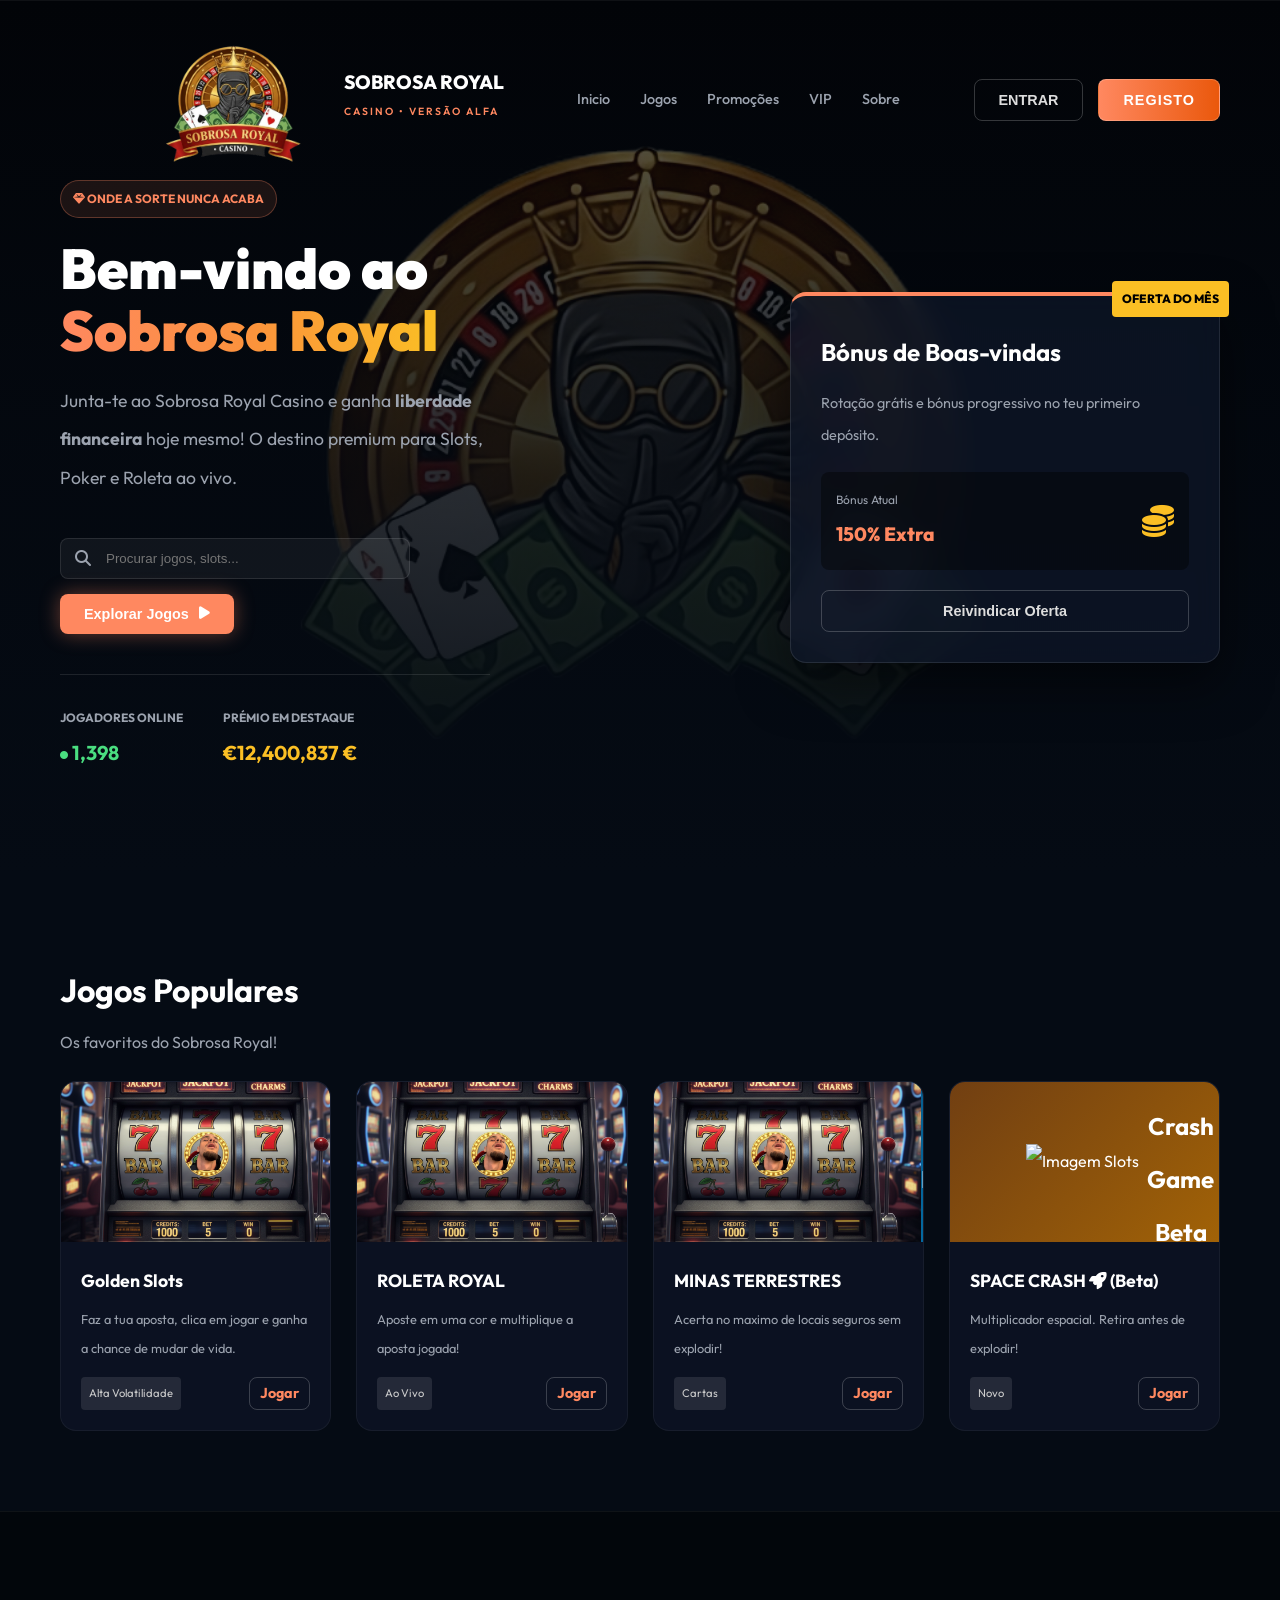
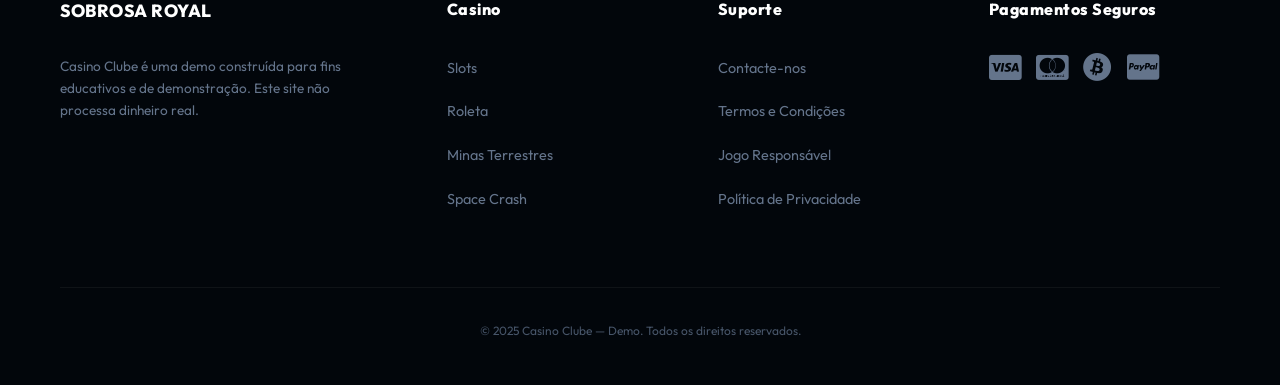
==== index.html @ 965b54c6 "Teste de Deploy Site" ====
<!DOCTYPE html>
<html lang="pt-PT">
<head>
    <meta charset="UTF-8">
    <meta name="viewport" content="width=device-width, initial-scale=1.0">
    <title>Sobrosa Royal Casino - Versão Alpha</title>
    
    <link rel="stylesheet" href="https://cdnjs.cloudflare.com/ajax/libs/font-awesome/6.4.0/css/all.min.css">
    <link href="https://fonts.googleapis.com/css2?family=Outfit:wght@300;400;600;700;900&display=swap" rel="stylesheet">
    
    <link rel="stylesheet" href="Estilos.css">
</head>
<body>

    <nav class="navbar">
        <div class="container nav-content">
            <a href="Pagina-Inicial-Casino.html" class="logo, logo-text"> </a>
            <div class="logo">
                <img src="./Imagens-Casino/SobrosaRoyalCasino.png" class="logo-img" alt="Sobrosa Logo" style="width: 200px; height: 200px;" >
                <div class="logo-text">
                    <h1>SOBROSA ROYAL</h1>
                    <span>Casino • Versão Alfa</span>
                </div>
            </div>

            <div class="nav-links">
                <a href="Pagina-Inicial-Casino.html">Inicio</a>
                <a href="#">Jogos</a>
                <a href="PromoçõesCasino.html">Promoções</a>
                <a href="#">VIP</a>
                <a href="Sobre.html">Sobre</a>
            </div>
            
            <div class="nav-actions">
                <button class="btn btn-outline" onclick="toggleLogin()">ENTRAR</button>
                <button class="btn btn-gradient">REGISTO</button>
            </div>

        </div>
    </nav>

    <header class="hero">
        <div class="hero-bg">
            <img src="./Imagens-Casino/casinobackground.png" alt="Fundo do Casino">
            <div class="hero-overlay"></div>
            <div class="hero-gradient"></div>
        </div>

        <div class="container hero-grid">
            <div class="hero-content">
                <span class="hero-tag"><i class="fa-solid fa-gem"></i> Onde a sorte nunca acaba</span>
                
                <h1 class="hero-title">
                    Bem-vindo ao <br>
                    <span class="text-gradient">Sobrosa Royal </span>
                </h1>
                
                <p class="hero-desc">
                    Junta-te ao Sobrosa Royal Casino e ganha <strong>liberdade financeira</strong> hoje mesmo! O destino premium para Slots, Poker e Roleta ao vivo.
                </p>
                
                <div style="display: flex; gap: 15px; flex-wrap: wrap; justify-content: inherit;">
                    <div class="search-box">
                        <i class="fa-solid fa-magnifying-glass"></i>
                        <input type="text" placeholder="Procurar jogos, slots...">
                    </div>
                    <button class="btn btn-primary">
                        Explorar Jogos <i class="fa-solid fa-play"></i>
                    </button>
                </div>

                <div class="hero-stats">
                    <div>
                        <span class="stat-label">Jogadores Online</span>
                        <span class="stat-value" style="color: #4ade80">
                            <i class="fa-solid fa-circle" style="font-size: 8px; vertical-align: middle;"></i> 1,398
                        </span>
                    </div>
                    <div>
                        <span class="stat-label">Prémio em Destaque</span>
                        <span class="stat-value text-gold">€12,400,837 €</span>
                    </div>
                </div>
            </div>

            <div class="hero-card">
                <div class="promo-card">
                    <span class="promo-badge">Oferta do Mês</span>
                    <h3 style="font-size: 1.5rem; font-weight: 700; margin-bottom: 10px;">Bónus de Boas-vindas</h3>
                    <p style="color: #9ca3af; font-size: 0.9rem; margin-bottom: 20px;">Rotação grátis e bónus progressivo no teu primeiro depósito.</p>
                    
                    <div style="background: rgba(0,0,0,0.4); padding: 15px; border-radius: 8px; display: flex; justify-content: space-between; align-items: center; margin-bottom: 20px;">
                        <div>
                            <span style="display: block; font-size: 0.75rem; color: #9ca3af;">Bónus Atual</span>
                            <span class="text-primary" style="font-size: 1.2rem; font-weight: 800;">150% Extra</span>
                        </div>
                        <i class="fa-solid fa-coins text-gold" style="font-size: 2rem;"></i>
                    </div>
                    
                    <button class="btn btn-outline" style="width: 100%; justify-content: center;">Reivindicar Oferta</button>
                </div>
            </div>
        </div>
    </header>

    <section class="section">
        <div class="container">
            <div class="section-header">
                <div>
                    <h2 style="font-size: 2rem; font-weight: 700;">Jogos Populares</h2>
                    <p style="color: var(--text-gray);">Os favoritos do Sobrosa Royal!</p>
                </div>
            </div>

            <div class="games-grid">
                <div class="game-card">
                    <div class="card-visual">
                        <img src="Imagens-Casino/SlotsPedro.png" alt="Imagem Slots" style="margin-inline-start: 76px; width:295px;">
                        <div class="card-overlay"></div>
                        <div style="z-index: 2; text-align: center;">
                            <i class="fa-solid fa-slot-machine text-primary" style="font-size: 2.5rem; margin-bottom: 10px; text-shadow: 0 2px 4px rgba(0,0,0,0.8);"></i>
                            <h3 style="font-size: 1.5rem; font-weight: 700; text-shadow: 0 2px 4px rgba(0,0,0,0.8);">Slots</h3>
                        </div>
                    </div>

                    <div class="card-content">
                        <h3>Golden Slots</h3>
                        <p>Faz a tua aposta, clica em jogar e ganha a chance de mudar de vida.</p>
                        <div class="card-footer">
                            <span class="tag">Alta Volatilidade</span>
                            <a href="#" class="link-play btn-jogar btn-outline">Jogar</a>
                        </div>
                    </div>
                </div>

                <div class="game-card">
                    <div class="card-visual bg-roulette">
                        <img src="Imagens-Casino/SlotsPedro.png" alt="Imagem Slots" style="margin-inline-start: 76px; width:295px;">
                        <div style="z-index: 1; text-align: center;">
                            <i class="fa-solid fa-dharmachakra" style="font-size: 2.5rem; color: #818cf8; margin-bottom: 10px;"></i>
                            <h3 style="font-size: 1.5rem; font-weight: 700;">Roleta</h3>
                        </div>
                    </div>
                    <div class="card-content">
                        <h3>ROLETA ROYAL</h3>
                        <p>Aposte em uma cor e multiplique a aposta jogada!</p>
                        <div class="card-footer">
                            <span class="tag">Ao Vivo</span>
                            <a href="#" class="link-play btn-jogar btn-outline">Jogar</a>
                        </div>
                    </div>
                </div>

                <div class="game-card">
                    <div class="card-visual bg-cards">
                        <img src="Imagens-Casino/SlotsPedro.png" alt="Imagem Slots" style="margin-inline-start: 76px; width:295px;">
                        <div style="z-index: 1; text-align: center;">
                            <i class="fa-solid fa-cards" style="font-size: 2.5rem; color: #22d3ee; margin-bottom: 10px;"></i>
                            <h3 style="font-size: 1.5rem; font-weight: 700;">Blackjack</h3>
                        </div>
                    </div>
                    <div class="card-content">
                        <h3>MINAS TERRESTRES</h3>
                        <p>Acerta no maximo de locais seguros sem explodir!</p>
                        <div class="card-footer">
                            <span class="tag">Cartas</span>
                            <a href="#" class="link-play btn-jogar btn-outline">Jogar</a>
                        </div>
                    </div>
                </div>

                <div class="game-card">
                    <div class="card-visual bg-poker">
                        <img src="Imagens-Casino/LogoSpaceCrash.png" alt="Imagem Slots" style="margin-inline-start: 76px; width:295px;">
                        <div style="z-index: 1; text-align: center;">
                            <i class="fa-solid fa-spade text-gold" style="font-size: 2.5rem; margin-bottom: 10px;"></i>
                            <h3 style="font-size: 1.5rem; font-weight: 700;">Crash Game Beta</h3>
                        </div>
                    </div>
                    
                    <div class="card-content">
                    <h3>SPACE   CRASH <i class="fa-solid fa-rocket"></i> (Beta)</h3>
                    <p>Multiplicador espacial. Retira antes de explodir!</p> 
                        <div class="card-footer">
                            <span class="tag">Novo</span>
                            <a href="Crashgame.html" class="link-play btn-jogar btn-outline" >Jogar</a>
                        </div>
                    </div>
                </div>

            </div>
        </div>
    </section>

    <footer class="footer">
        <div class="container">
            
            <div class="footer-grid">
                
                <div class="footer-col">
                    <h4 class="footer-title brand-title">SOBROSA ROYAL</h4>
                    <p class="footer-desc">
                        Casino Clube é uma demo construída para fins educativos e de demonstração. Este site não processa dinheiro real.
                    </p>
                </div>

                <div class="footer-col">
                    <h4 class="footer-title">Casino</h4>
                    <ul class="footer-links">
                        <li><a href="#">Slots</a></li>
                        <li><a href="#">Roleta</a></li>
                        <li><a href="#">Minas Terrestres</a></li>
                        <li><a href="#">Space Crash</a></li>
                    </ul>
                </div>

                <div class="footer-col">
                    <h4 class="footer-title">Suporte</h4>
                    <ul class="footer-links">
                        <li><a href="#">Contacte-nos</a></li>
                        <li><a href="#">Termos e Condições</a></li>
                        <li><a href="#">Jogo Responsável</a></li>
                        <li><a href="#">Política de Privacidade</a></li>
                    </ul>
                </div>

                <div class="footer-col">
                    <h4 class="footer-title">Pagamentos Seguros</h4>
                    <div class="payment-icons">
                        <i class="fa-brands fa-cc-visa"></i>
                        <i class="fa-brands fa-cc-mastercard"></i>
                        <i class="fa-brands fa-bitcoin"></i>
                        <i class="fa-brands fa-cc-paypal"></i>
                    </div>
                </div>
            </div>

            <div class="footer-bottom">
                <p>&copy; 2025 Casino Clube — Demo. Todos os direitos reservados.</p>
            </div>
        </div>
    </footer>

                <div class="overlay" id="loginOverlay">
                <div class="login-card">
                    <h2>Entrar</h2>
                    
                    <form class="login-form">
                        <div class="form-group">
                            <label for="email">Email</label>
                            <input type="email" id="email" placeholder="utilizador@exemplo.com" required>
                        </div>

                        <div class="form-group">
                            <label for="password">Palavra-passe</label>
                            <input type="password" id="password" placeholder="••••••" required>
                        </div>

                        <div class="form-actions">
                            <button type="button" class="btn-cancel" onclick="toggleLogin()">Cancelar</button>
                            <button type="submit" class="btn-confirm">Enviar</button>
                        </div>
                    </form>
                </div>
            </div>
        </div>
    </nav>

    <script>
    function toggleLogin() {
    const overlay = document.getElementById('loginOverlay');
    
    if (overlay.classList.contains('active')) {
        overlay.classList.remove('active');
    } else {
        overlay.classList.add('active');
    }
}

// Fechar ao clicar fora da caixa branca/azul
document.getElementById('loginOverlay').addEventListener('click', function(e) {
    if (e.target === this) {
        toggleLogin();
    }
});
</script>

</body>
</html>
---- Estilos.css ----
/* --- 1. VARIÁVEIS & CONFIGURAÇÕES GERAIS --- */
:root {
    --bg-dark: #050b14;
    --bg-navy: #0f111a;
    --bg-card: rgba(15, 23, 42, 0.6);
    --primary: #ff8860; /* Laranja Salmão */
    --primary-hover: #e06c45;
    --gold: #fbbf24;
    --text-white: #ffffff;
    --text-gray: #9ca3af;
    --font-main: 'Outfit', sans-serif;
}

* { margin: 0; padding: 0; box-sizing: border-box; }

body {
    background-color: var(--bg-dark);
    color: var(--text-white);
    font-family: var(--font-main);
    line-height: 2.2;
    -webkit-font-smoothing: antialiased;
}

a { text-decoration: none; color: inherit; transition: 0.3s; }
ul { list-style: none; }

.container { max-width: 1200px; margin: 0 auto; padding: 0 20px; }

/* Utilitários de Texto */
.text-primary { color: var(--primary); }
.text-gold { color: var(--gold); }
.text-gradient {
    background: linear-gradient(to right, var(--primary), #fb923c, var(--gold));
    -webkit-background-clip: text;
    background-clip: text;
    color: transparent;
}

/* --- 2. BOTÕES & INPUTS --- */
.btn {
    display: inline-flex;
    align-items: center;
    gap: 10px;
    padding: 12px 24px;
    border-radius: 8px;
    font-weight: 700;
    font-size: 0.9rem;
    cursor: pointer;
    transition: all 0.3s ease;
    border: none;
}

.btn-jogar {
    display: inline-flex;
    align-items: center;
    gap: 10px;
    padding: 0px 10px;
    border-radius: 8px;
    font-weight: 700;
    font-size: 0.9rem;
    cursor: pointer;
    transition: all 0.3s ease;
    border: none;

}

.btn-primary {
    background: var(--primary);
    color: white;
    box-shadow: 0 0 20px rgba(255, 136, 96, 0.4);
}
.btn-primary:hover { background: var(--primary-hover); transform: translateY(-2px); }

.btn-outline {
    background: transparent;
    border: 1px solid rgba(255,255,255,0.2);
    color: #ddd;
}
.btn-outline:hover { border-color: #ea580c; color: #ea580c; }

.btn-gradient {
    background: linear-gradient(90deg, var(--primary), #ea580c);
    color: white;
    border: 1px solid rgba(255,255,255,0.2);
    text-transform: uppercase;
    letter-spacing: 1px;
}

.btn-gradient:hover { border-color: #ea580c; color: #ea580c; background: transparent;}



.search-box { position: relative; width: 100%; max-width: 350px; }
.search-box i { position: absolute; left: 15px; top: 50%; transform: translateY(-50%); color: var(--text-gray); }
.search-box input {
    width: 100%; background: rgba(255,255,255,0.05); border: 1px solid rgba(255,255,255,0.1);
    padding: 12px 12px 12px 45px; border-radius: 8px; color: white; outline: none;
}
.search-box input:focus { border-color: var(--primary); }

/* --- 3. NAVBAR --- */
.navbar {
    position: absolute; top: 0; width: 100%; height: 0px;
    background: transparent;
    border-bottom: 1px solid rgba(255,255,255,0.05); z-index: 100; 
}
.nav-content { display: flex; justify-content: space-between; align-items: center; margin-top: 0px;  }
.logo { display: flex; align-items: center; gap: 10px; }
.logo-text h1 { font-size: 1.2rem; font-weight: 800; line-height: 1; }
.logo-text span { font-size: 0.65rem; color: var(--primary); letter-spacing: 2px; text-transform: uppercase; font-weight: 600; }
.nav-links { display: flex; gap: 30px; }
.nav-links a { font-size: 0.9rem; font-weight: 500; color: var(--text-gray); }
.nav-links a:hover { color: var(--primary); }
.nav-actions { display: flex; gap: 15px; align-items: center; }

/* Fundo escuro por trás do modal */
.overlay {
    position: fixed;
    top: 0;
    left: 0;
    width: 100%;
    height: 100%;
    background: rgba(0, 0, 0, 0.7); /* Fundo preto transparente */
    backdrop-filter: blur(5px);      /* Efeito de desfoque no fundo */
    display: flex;
    justify-content: center;
    align-items: center;
    z-index: 9999;
    
    /* Estado inicial: escondido */
    opacity: 0;
    visibility: hidden;
    transition: all 0.3s ease;
}

/* Classe que torna o modal visível */
.overlay.active {
    opacity: 1;
    visibility: visible;
}

/* Caixa do Modal */
.modal {
    background: #1f2937; /* Cor de fundo do modal (ajusta ao teu tema) */
    color: white;
    padding: 2rem;
    border-radius: 12px;
    width: 90%;
    max-width: 400px;
    position: relative;
    border: 1px solid #374151;
    box-shadow: 0 20px 25px -5px rgba(0, 0, 0, 0.5);
}

/* Campos do formulário */
.field {
    margin-bottom: 1.5rem;
    text-align: left;
}

.field label {
    display: block;
    margin-bottom: 0.5rem;
    font-size: 0.9rem;
    color: #9ca3af;
}

.field input {
    width: 100%;
    padding: 10px;
    border-radius: 6px;
    border: 1px solid #374151;
    background: #111827;
    color: white;
}

/* Botão de fechar (X) */
.close-btn {
    position: absolute;
    top: 10px;
    right: 15px;
    background: none;
    border: none;
    color: #9ca3af;
    font-size: 1.5rem;
    cursor: pointer;
}
.close-btn:hover {
    color: white;
}

/* --- LOGIN MODAL (Estilo Imagem Reference) --- */

/* Fundo desfocado */
.overlay {
    position: fixed;
    top: 0;
    left: 0;
    width: 100%;
    height: 100%;
    background: rgba(5, 11, 20, 0.7); /* Escuro mas transparente */
    backdrop-filter: blur(8px);       /* O efeito de "vidro" desfocado da imagem */
    display: flex;
    justify-content: center;
    align-items: center;
    z-index: 9999;
    opacity: 0;
    visibility: hidden;
    transition: all 0.3s ease;
}

.overlay.active {
    opacity: 1;
    visibility: visible;
}

/* Caixa do Login */
.login-card {
    background-color: #0f141f; /* Azul quase preto, igual à imagem */
    border: 1px solid #1f2937;
    border-radius: 12px;
    padding: 30px;
    width: 100%;
    max-width: 400px;
    box-shadow: 0 25px 50px -12px rgba(0, 0, 0, 0.5);
    font-family: var(--font-main);
}

.login-card h2 {
    color: white;
    font-size: 1.5rem;
    font-weight: 700;
    margin-bottom: 20px;
}

/* Inputs e Labels */
.form-group {
    margin-bottom: 20px;
    text-align: left;
}

.form-group label {
    display: block;
    color: #cbd5e1; /* Cinzento claro */
    font-size: 0.9rem;
    margin-bottom: 8px;
}

.form-group input {
    width: 100%;
    background-color: #050b14; /* Fundo muito escuro para o input */
    border: 1px solid #374151;
    border-radius: 6px;
    padding: 12px 15px;
    color: white;
    font-size: 0.95rem;
    outline: none;
    transition: border-color 0.3s ease;
}

/* O Efeito Dourado ao clicar (Foco) */
.form-group input:focus {
    border-color: var(--gold); /* Usa a tua variável gold (#fbbf24) */
    box-shadow: 0 0 0 1px var(--gold); /* Cria um brilho subtil */
}

/* Botões do Modal */
.form-actions {
    display: flex;
    justify-content: flex-end; /* Alinha à direita como na imagem */
    gap: 15px;
    margin-top: 30px;
}

.btn-cancel {
    background: transparent;
    border: 1px solid #374151;
    color: #cbd5e1;
    padding: 10px 20px;
    border-radius: 6px;
    font-weight: 600;
    cursor: pointer;
    transition: 0.3s;
}

.btn-cancel:hover {
    background: rgba(255, 255, 255, 0.05);
    color: white;
}

.btn-confirm {
    background: #1f2937; /* Fundo escuro igual imagem */
    border: 1px solid var(--gold); /* Borda dourada subtil para destacar */
    color: var(--gold);
    padding: 10px 24px;
    border-radius: 6px;
    font-weight: 700;
    cursor: pointer;
    transition: 0.3s;
}

.btn-confirm:hover {
    background: var(--gold);
    color: #050b14; /* Texto fica escuro ao passar o rato */
}


/* --- 4. HERO (COM IMAGEM FOCADA) --- */
.hero {
    position: relative; padding: 180px 0 100px 0; overflow: hidden;
    min-height: 80vh; display: flex; align-items: center;
}
.hero-bg { position: absolute; top: 0; left: 0; width: 100%; height: 100%; z-index: 0; }
.hero-bg img { width: 100%; height: 100%; object-fit: cover; object-position: center; }
.hero-overlay { position: absolute; top: 0; left: 0; width: 100%; height: 100%; background: rgba(0, 0, 0, 0.6); }
.hero-gradient {
    position: absolute; bottom: 0; left: 0; width: 100%; height: 100%;
    background: linear-gradient(to top, var(--bg-dark) 0%, rgba(5,11,20,0.6) 50%, transparent 100%);
}
.hero-grid { display: grid; grid-template-columns: 1fr 1fr; gap: 300px; position: relative; z-index: 10; align-items: center; }
.hero-tag {
    display: inline-block; background: rgba(255, 136, 96, 0.1); border: 1px solid rgba(255, 136, 96, 0.3);
    color: var(--primary); padding: 5px 12px; border-radius: 20px; font-size: 0.75rem; font-weight: 700; text-transform: uppercase; margin-bottom: 20px;
}
.hero-title { font-size: 3.5rem; font-weight: 900; line-height: 1.1; margin-bottom: 20px; }
.hero-desc { font-size: 1.1rem; color: var(--text-gray); margin-bottom: 40px; max-width: 500px; }
.hero-stats { display: flex; gap: 40px; margin-top: 40px; padding-top: 30px; border-top: 1px solid rgba(255,255,255,0.1); }
.stat-label { font-size: 0.75rem; color: var(--text-gray); text-transform: uppercase; font-weight: 700; display: block; }
.stat-value { font-size: 1.25rem; font-weight: 700; }

/* Cartão Flutuante Hero */
.promo-card {
    background: rgba(15, 23, 42, 0.7); backdrop-filter: blur(12px); border: 1px solid rgba(255, 255, 255, 0.1);
    border-top: 4px solid var(--primary); border-radius: 16px; padding: 30px; position: relative; box-shadow: 0 20px 50px rgba(0,0,0,0.5);
}
.promo-badge {
    position: absolute; top: -15px; right: -10px; background: var(--gold); color: black;
    font-weight: 800; font-size: 0.75rem; padding: 5px 10px; border-radius: 4px; text-transform: uppercase;
}

/* --- 5. GRELHA DE JOGOS --- */
.section { padding: 80px 0; }
.section-header { display: flex; justify-content: space-between; align-items: flex-end; margin-bottom: 20px; }
.games-grid { display: grid; grid-template-columns: repeat(auto-fit, minmax(250px, 1fr)); gap: 25px; }
.game-card {
    background: var(--bg-card); border: 1px solid rgba(255,255,255,0.05); border-radius: 16px; overflow: hidden; transition: 0.3s; cursor: pointer;
}
.game-card:hover { transform: translateY(-5px); border-color: var(--primary); box-shadow: 0 10px 30px -10px rgba(255, 136, 96, 0.3); }
.card-visual { height: 160px; position: relative; display: flex; align-items: center; justify-content: center; overflow: hidden; }
.bg-slots { background: linear-gradient(135deg, #431407, #7c2d12); }
.bg-roulette { background: linear-gradient(135deg, #312e81, #4338ca); }
.bg-cards { background: linear-gradient(135deg, #0c4a6e, #0369a1); }
.bg-poker { background: linear-gradient(135deg, #713f12, #a16207); }
.icon-bg { position: absolute; font-size: 8rem; opacity: 0.1; right: -20px; bottom: -20px; transition: 0.5s; }
.game-card:hover .icon-bg { transform: scale(1.5) rotate(10deg); }
.card-content { padding: 20px; }
.card-content h3 { font-size: 1.1rem; font-weight: 700; margin-bottom: 5px; }
.card-content p { font-size: 0.8rem; color: var(--text-gray); margin-bottom: 15px; }
.card-footer { display: flex; justify-content: space-between; align-items: center; }
.tag { background: rgba(255,255,255,0.1); font-size: 0.7rem; padding: 4px 8px; border-radius: 4px; color: #ccc; }
.link-play { color: var(--primary); font-weight: 700; font-size: 0.9rem; }

    /* Cria uma grelha dividida: Texto à esquerda, Cartões à direita */
.hero-grid-owners {
        display: grid;
        position: relative;       
        gap: 0px;
    }

    /* Área dos Cartões (Lado Direito) */
.owners-display {
        display: flex;
        gap: 20px; /* Espaço entre os dois retângulos */
        justify-content: center;
    }

    /* O Design do Retângulo Vertical */
.owner-card-vertical {
        width: 200px;       /* Largura do retângulo */
        height: 350px;      /* Altura do retângulo (bem alto como no desenho) */
        background: rgba(0, 0, 0, 0.6); /* Fundo escuro transparente */
        backdrop-filter: blur(10px);    /* Efeito vidro */
        border: 2px solid rgba(212, 175, 55, 0.3); /* Borda dourada suave */
        border-radius: 15px;
        display: flex;
        flex-direction: column;
        align-items: center;
        justify-content: flex-end; /* Texto no fundo do cartão */
        padding: 20px;
        transition: transform 0.3s ease, border-color 0.3s ease;
        position: relative;
        overflow: hidden;
    }

    /* Efeito ao passar o rato */
.owner-card-vertical:hover {
        transform: translateY(-10px); /* Sobe um pouco */
        border-color: #d4af37; /* Borda fica dourado vivo */
        box-shadow: 0 10px 30px rgba(0,0,0,0.5);
    }

    /* Placeholder para a Imagem/Ícone no centro */
.owner-image-placeholder {
        position: absolute;
        top: 0;
        left: 0;
        width: 100%;
        height: 100%;
        display: flex;
        align-items: center;
        justify-content: center;
        z-index: 0;
    }

.owner-image-placeholder i {
        font-size: 5rem;
        color: rgba(255,255,255,0.1); /* Ícone grande e subtil */
    }

    /* Texto na parte de baixo do retângulo */
.owner-details {
        z-index: 1;
        margin-bottom: -20px;
        text-align: center;
        background: linear-gradient(to top, rgba(0,0,0,0.9), transparent);
        width: 100%;
        padding-top: 20px;
    }

.owner-details h3 {
        color: #d4af37; /* Dourado */
        font-size: 1.2rem;
        margin-bottom: -20px;
        font-weight: 700;
        text-transform: uppercase;
    }

.owner-details p {
        color: #fff;
        font-size: 0.9rem;
        margin: 0;
    }

    /* Responsividade: No telemóvel, ficam um por baixo do outro */
    @media (max-width: 768px) {
        .hero-grid-owners {
            grid-template-columns: 1fr; /* Uma coluna */
            text-align: center;
        }
        .owners-display {
            margin-top: 30px;
        }
    }



/* Mobile */
@media (max-width: 991px) {
    .hero-grid { grid-template-columns: 1fr; text-align: center; }
    .hero-desc { margin: 0 auto 40px auto; }
    .hero-stats { justify-content: center; }
    .search-box { margin: 0 auto; }
    .promo-card { margin-top: 40px; }
    .nav-links { display: none; }
}

/* --- 6. RODAPÉ (FOOTER) --- */
.footer {
    background-color: #02060b; /* Um tom mais escuro que o fundo principal */
    border-top: 1px solid rgba(255, 255, 255, 0.05);
    padding: 80px 0 40px 0;
    margin-top: auto;
    font-size: 0.9rem;
}

.footer-grid {
    display: grid;
    grid-template-columns: 1.5fr 1fr 1fr 1fr;
    gap: 40px;
    margin-bottom: 60px;
    text-align: left;
}

.footer-col {
    display: flex;
    flex-direction: column;
}

/* Títulos das Colunas */
.footer-title {
    color: var(--text-white);
    font-weight: 800;
    font-size: 1rem;
    margin-bottom: 25px;
    letter-spacing: 0.5px;
}

.brand-title {
    text-transform: uppercase;
    font-size: 1.1rem;
}

/* Texto descritivo */
.footer-desc {
    color: #64748b;
    line-height: 1.6;
    max-width: 300px;
    font-size: 0.85rem;
}

/* Links */
.footer-links li {
    margin-bottom: 12px;
}

.footer-links a {
    color: #64748b;
    font-weight: 400;
    transition: 0.3s;
}

.footer-links a:hover {
    color: var(--text-white);
    padding-left: 5px;
}

/* Ícones de Pagamento */
.payment-icons {
    display: flex;
    gap: 15px;
    font-size: 1.8rem;
    color: #64748b;
}

.payment-icons i {
    cursor: pointer;
    transition: 0.3s;
}

.payment-icons i:hover {
    color: var(--text-white);
}

/* Copyright (Parte inferior) */
.footer-bottom {
    border-top: 1px solid rgba(255, 255, 255, 0.05);
    padding-top: 30px;
    text-align: center;
}

.footer-bottom p {
    color: #475569;
    font-size: 0.75rem;
}

/* Responsividade para Telemóvel */
@media (max-width: 768px) {
    .footer-grid {
        grid-template-columns: 1fr;
        gap: 40px;
        text-align: center;
    }

    .footer-desc {
        margin: 0 auto;
    }

    .payment-icons {
        justify-content: center;
    }
}
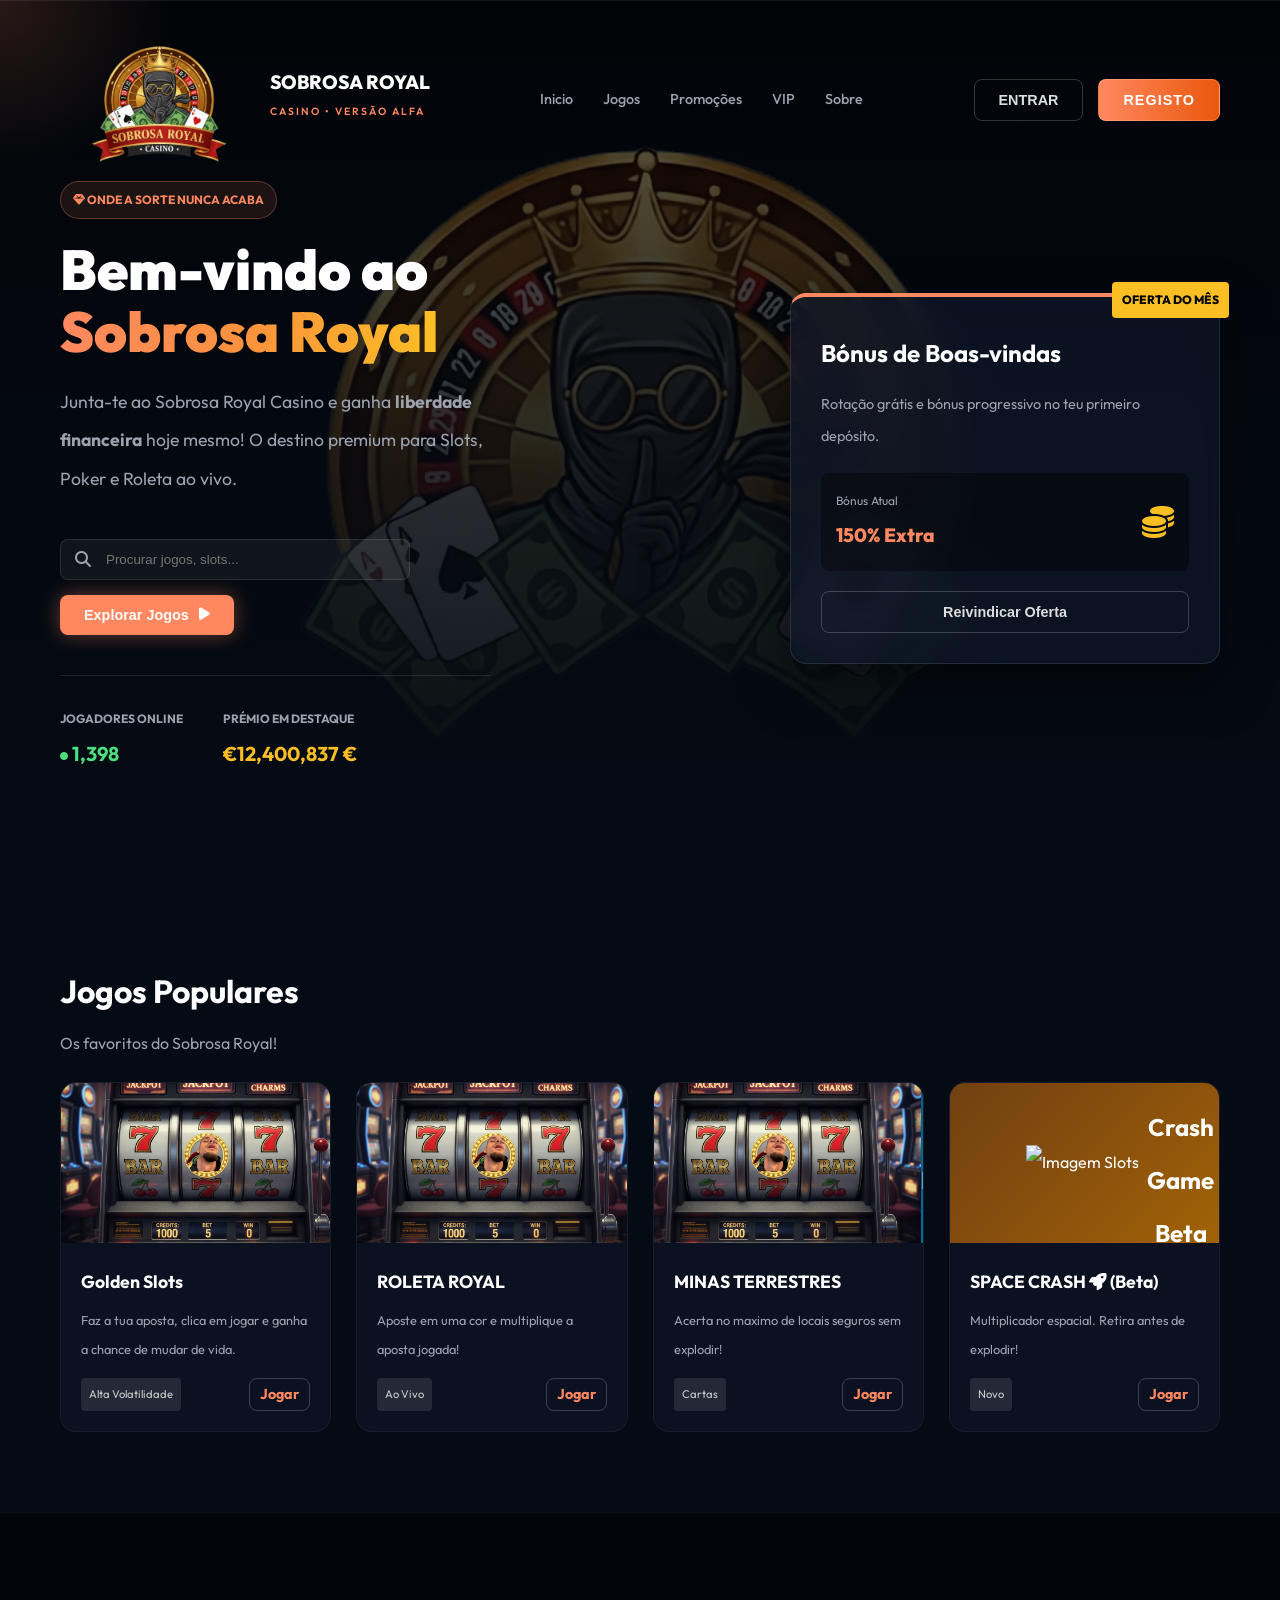
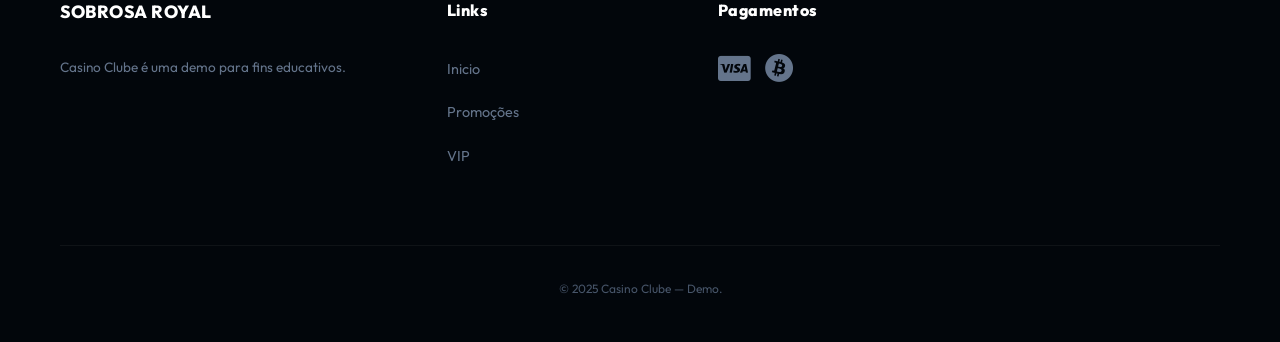
==== commit 4c20686b: "Organizaçao de Codigo , Verificaçao de Login , Add novos Js para envitar handCode no HTML , Add Spot" ====
--- a/index.html
+++ b/index.html
@@ -7,37 +7,9 @@
     
     <link rel="stylesheet" href="https://cdnjs.cloudflare.com/ajax/libs/font-awesome/6.4.0/css/all.min.css">
     <link href="https://fonts.googleapis.com/css2?family=Outfit:wght@300;400;600;700;900&display=swap" rel="stylesheet">
-    
-    <link rel="stylesheet" href="Estilos.css">
+    <link rel="stylesheet" href="css/Estilos.css">
 </head>
 <body>
-
-    <nav class="navbar">
-        <div class="container nav-content">
-            <a href="Pagina-Inicial-Casino.html" class="logo, logo-text"> </a>
-            <div class="logo">
-                <img src="./Imagens-Casino/SobrosaRoyalCasino.png" class="logo-img" alt="Sobrosa Logo" style="width: 200px; height: 200px;" >
-                <div class="logo-text">
-                    <h1>SOBROSA ROYAL</h1>
-                    <span>Casino • Versão Alfa</span>
-                </div>
-            </div>
-
-            <div class="nav-links">
-                <a href="Pagina-Inicial-Casino.html">Inicio</a>
-                <a href="#">Jogos</a>
-                <a href="PromoçõesCasino.html">Promoções</a>
-                <a href="#">VIP</a>
-                <a href="Sobre.html">Sobre</a>
-            </div>
-            
-            <div class="nav-actions">
-                <button class="btn btn-outline" onclick="toggleLogin()">ENTRAR</button>
-                <button class="btn btn-gradient">REGISTO</button>
-            </div>
-
-        </div>
-    </nav>
 
     <header class="hero">
         <div class="hero-bg">
@@ -122,7 +94,6 @@
                             <h3 style="font-size: 1.5rem; font-weight: 700; text-shadow: 0 2px 4px rgba(0,0,0,0.8);">Slots</h3>
                         </div>
                     </div>
-
                     <div class="card-content">
                         <h3>Golden Slots</h3>
                         <p>Faz a tua aposta, clica em jogar e ganha a chance de mudar de vida.</p>
@@ -177,113 +148,21 @@
                             <h3 style="font-size: 1.5rem; font-weight: 700;">Crash Game Beta</h3>
                         </div>
                     </div>
-                    
                     <div class="card-content">
-                    <h3>SPACE   CRASH <i class="fa-solid fa-rocket"></i> (Beta)</h3>
-                    <p>Multiplicador espacial. Retira antes de explodir!</p> 
+                        <h3>SPACE CRASH <i class="fa-solid fa-rocket"></i> (Beta)</h3>
+                        <p>Multiplicador espacial. Retira antes de explodir!</p> 
                         <div class="card-footer">
                             <span class="tag">Novo</span>
                             <a href="Crashgame.html" class="link-play btn-jogar btn-outline" >Jogar</a>
                         </div>
                     </div>
                 </div>
-
             </div>
         </div>
     </section>
 
-    <footer class="footer">
-        <div class="container">
-            
-            <div class="footer-grid">
-                
-                <div class="footer-col">
-                    <h4 class="footer-title brand-title">SOBROSA ROYAL</h4>
-                    <p class="footer-desc">
-                        Casino Clube é uma demo construída para fins educativos e de demonstração. Este site não processa dinheiro real.
-                    </p>
-                </div>
-
-                <div class="footer-col">
-                    <h4 class="footer-title">Casino</h4>
-                    <ul class="footer-links">
-                        <li><a href="#">Slots</a></li>
-                        <li><a href="#">Roleta</a></li>
-                        <li><a href="#">Minas Terrestres</a></li>
-                        <li><a href="#">Space Crash</a></li>
-                    </ul>
-                </div>
-
-                <div class="footer-col">
-                    <h4 class="footer-title">Suporte</h4>
-                    <ul class="footer-links">
-                        <li><a href="#">Contacte-nos</a></li>
-                        <li><a href="#">Termos e Condições</a></li>
-                        <li><a href="#">Jogo Responsável</a></li>
-                        <li><a href="#">Política de Privacidade</a></li>
-                    </ul>
-                </div>
-
-                <div class="footer-col">
-                    <h4 class="footer-title">Pagamentos Seguros</h4>
-                    <div class="payment-icons">
-                        <i class="fa-brands fa-cc-visa"></i>
-                        <i class="fa-brands fa-cc-mastercard"></i>
-                        <i class="fa-brands fa-bitcoin"></i>
-                        <i class="fa-brands fa-cc-paypal"></i>
-                    </div>
-                </div>
-            </div>
-
-            <div class="footer-bottom">
-                <p>&copy; 2025 Casino Clube — Demo. Todos os direitos reservados.</p>
-            </div>
-        </div>
-    </footer>
-
-                <div class="overlay" id="loginOverlay">
-                <div class="login-card">
-                    <h2>Entrar</h2>
-                    
-                    <form class="login-form">
-                        <div class="form-group">
-                            <label for="email">Email</label>
-                            <input type="email" id="email" placeholder="utilizador@exemplo.com" required>
-                        </div>
-
-                        <div class="form-group">
-                            <label for="password">Palavra-passe</label>
-                            <input type="password" id="password" placeholder="••••••" required>
-                        </div>
-
-                        <div class="form-actions">
-                            <button type="button" class="btn-cancel" onclick="toggleLogin()">Cancelar</button>
-                            <button type="submit" class="btn-confirm">Enviar</button>
-                        </div>
-                    </form>
-                </div>
-            </div>
-        </div>
-    </nav>
-
-    <script>
-    function toggleLogin() {
-    const overlay = document.getElementById('loginOverlay');
-    
-    if (overlay.classList.contains('active')) {
-        overlay.classList.remove('active');
-    } else {
-        overlay.classList.add('active');
-    }
-}
-
-// Fechar ao clicar fora da caixa branca/azul
-document.getElementById('loginOverlay').addEventListener('click', function(e) {
-    if (e.target === this) {
-        toggleLogin();
-    }
-});
-</script>
+    <script src="js/ui.js"></script>
+    <script type="module" src="js/auth.js"></script>
 
 </body>
 </html>
--- a/css/Estilos.css
+++ b/css/Estilos.css
@@ -0,0 +1,699 @@
+/* --- 1. VARIÁVEIS & CONFIGURAÇÕES GERAIS --- */
+:root {
+    --bg-dark: #050b14;
+    --bg-navy: #0f111a;
+    --bg-card: rgba(15, 23, 42, 0.6);
+    --primary: #ff8860; /* Laranja Salmão */
+    --primary-hover: #e06c45;
+    --gold: #fbbf24;
+    --text-white: #ffffff;
+    --text-gray: #9ca3af;
+    --font-main: 'Outfit', sans-serif;
+}
+
+* { margin: 0; padding: 0; box-sizing: border-box; }
+
+body {
+    background-color: var(--bg-dark);
+    color: var(--text-white);
+    font-family: var(--font-main);
+    line-height: 2.2;
+    -webkit-font-smoothing: antialiased;
+}
+
+a { text-decoration: none; color: inherit; transition: 0.3s; }
+ul { list-style: none; }
+
+.container { max-width: 1200px; margin: 0 auto; padding: 0 20px; }
+
+/* Utilitários de Texto */
+.text-primary { color: var(--primary); }
+.text-gold { color: var(--gold); }
+.text-gradient {
+    background: linear-gradient(to right, var(--primary), #fb923c, var(--gold));
+    -webkit-background-clip: text;
+    background-clip: text;
+    color: transparent;
+}
+
+/* --- 2. BOTÕES & INPUTS --- */
+.btn {
+    display: inline-flex;
+    align-items: center;
+    gap: 10px;
+    padding: 12px 24px;
+    border-radius: 8px;
+    font-weight: 700;
+    font-size: 0.9rem;
+    cursor: pointer;
+    transition: all 0.3s ease;
+    border: none;
+}
+
+.btn-jogar {
+    display: inline-flex;
+    align-items: center;
+    gap: 10px;
+    padding: 0px 10px;
+    border-radius: 8px;
+    font-weight: 700;
+    font-size: 0.9rem;
+    cursor: pointer;
+    transition: all 0.3s ease;
+    border: none;
+}
+
+.btn-primary {
+    background: var(--primary);
+    color: white;
+    box-shadow: 0 0 20px rgba(255, 136, 96, 0.4);
+}
+.btn-primary:hover { background: var(--primary-hover); transform: translateY(-2px); }
+
+.btn-outline {
+    background: transparent;
+    border: 1px solid rgba(255,255,255,0.2);
+    color: #ddd;
+}
+.btn-outline:hover { border-color: #ea580c; color: #ea580c; }
+
+.btn-gradient {
+    background: linear-gradient(90deg, var(--primary), #ea580c);
+    color: white;
+    border: 1px solid rgba(255,255,255,0.2);
+    text-transform: uppercase;
+    letter-spacing: 1px;
+}
+
+.btn-gradient:hover { border-color: #ea580c; color: #ea580c; background: transparent;}
+
+.search-box { position: relative; width: 100%; max-width: 350px; }
+.search-box i { position: absolute; left: 15px; top: 50%; transform: translateY(-50%); color: var(--text-gray); }
+.search-box input {
+    width: 100%; background: rgba(255,255,255,0.05); border: 1px solid rgba(255,255,255,0.1);
+    padding: 12px 12px 12px 45px; border-radius: 8px; color: white; outline: none;
+}
+.search-box input:focus { border-color: var(--primary); }
+
+/* --- 3. NAVBAR --- */
+.navbar {
+    position: absolute; top: 0; width: 100%; height: 0px;
+    background: transparent;
+    border-bottom: 1px solid rgba(255,255,255,0.05); z-index: 100; 
+}
+.nav-content { display: flex; justify-content: space-between; align-items: center; margin-top: 0px;  }
+.logo { display: flex; align-items: center; gap: 10px; }
+.logo-text h1 { font-size: 1.2rem; font-weight: 800; line-height: 1; }
+.logo-text span { font-size: 0.65rem; color: var(--primary); letter-spacing: 2px; text-transform: uppercase; font-weight: 600; }
+.nav-links { display: flex; gap: 30px; }
+.nav-links a { font-size: 0.9rem; font-weight: 500; color: var(--text-gray); }
+.nav-links a:hover { color: var(--primary); }
+.nav-actions { display: flex; gap: 15px; align-items: center; }
+
+/* Fundo escuro por trás do modal */
+.overlay {
+    position: fixed;
+    top: 0;
+    left: 0;
+    width: 100%;
+    height: 100%;
+    background: rgba(0, 0, 0, 0.7); /* Fundo preto transparente */
+    backdrop-filter: blur(5px);      /* Efeito de desfoque no fundo */
+    display: flex;
+    justify-content: center;
+    align-items: center;
+    z-index: 9999;
+    
+    /* Estado inicial: escondido */
+    opacity: 0;
+    visibility: hidden;
+    transition: all 0.3s ease;
+}
+
+/* Classe que torna o modal visível */
+.overlay.active {
+    opacity: 1;
+    visibility: visible;
+}
+
+/* Caixa do Modal */
+.modal {
+    background: #1f2937; /* Cor de fundo do modal (ajusta ao teu tema) */
+    color: white;
+    padding: 2rem;
+    border-radius: 12px;
+    width: 90%;
+    max-width: 400px;
+    position: relative;
+    border: 1px solid #374151;
+    box-shadow: 0 20px 25px -5px rgba(0, 0, 0, 0.5);
+}
+
+/* Campos do formulário */
+.field {
+    margin-bottom: 1.5rem;
+    text-align: left;
+}
+
+.field label {
+    display: block;
+    margin-bottom: 0.5rem;
+    font-size: 0.9rem;
+    color: #9ca3af;
+}
+
+.field input {
+    width: 100%;
+    padding: 10px;
+    border-radius: 6px;
+    border: 1px solid #374151;
+    background: #111827;
+    color: white;
+}
+
+/* Botão de fechar (X) */
+.close-btn {
+    position: absolute;
+    top: 10px;
+    right: 15px;
+    background: none;
+    border: none;
+    color: #9ca3af;
+    font-size: 1.5rem;
+    cursor: pointer;
+}
+.close-btn:hover {
+    color: white;
+}
+
+/* --- LOGIN MODAL (Estilo Imagem Reference) --- */
+
+/* Fundo desfocado */
+.overlay {
+    position: fixed;
+    top: 0;
+    left: 0;
+    width: 100%;
+    height: 100%;
+    background: rgba(5, 11, 20, 0.7); /* Escuro mas transparente */
+    backdrop-filter: blur(8px);       /* O efeito de "vidro" desfocado da imagem */
+    display: flex;
+    justify-content: center;
+    align-items: center;
+    z-index: 9999;
+    opacity: 0;
+    visibility: hidden;
+    transition: all 0.3s ease;
+}
+
+.overlay.active {
+    opacity: 1;
+    visibility: visible;
+}
+
+/* Caixa do Login */
+.login-card {
+    background-color: #0f141f; /* Azul quase preto, igual à imagem */
+    border: 1px solid #1f2937;
+    border-radius: 12px;
+    padding: 30px;
+    width: 100%;
+    max-width: 400px;
+    box-shadow: 0 25px 50px -12px rgba(0, 0, 0, 0.5);
+    font-family: var(--font-main);
+}
+
+.login-card h2 {
+    color: white;
+    font-size: 1.5rem;
+    font-weight: 700;
+    margin-bottom: 20px;
+}
+
+/* Inputs e Labels */
+.form-group {
+    margin-bottom: 20px;
+    text-align: left;
+}
+
+.form-group label {
+    display: block;
+    color: #cbd5e1; /* Cinzento claro */
+    font-size: 0.9rem;
+    margin-bottom: 8px;
+}
+
+.form-group input {
+    width: 100%;
+    background-color: #050b14; /* Fundo muito escuro para o input */
+    border: 1px solid #374151;
+    border-radius: 6px;
+    padding: 12px 15px;
+    color: white;
+    font-size: 0.95rem;
+    outline: none;
+    transition: border-color 0.3s ease;
+}
+
+/* O Efeito Dourado ao clicar (Foco) */
+.form-group input:focus {
+    border-color: var(--gold); /* Usa a tua variável gold (#fbbf24) */
+    box-shadow: 0 0 0 1px var(--gold); /* Cria um brilho subtil */
+}
+
+/* Botões do Modal */
+.form-actions {
+    display: flex;
+    justify-content: flex-end; /* Alinha à direita como na imagem */
+    gap: 15px;
+    margin-top: 30px;
+}
+
+.btn-cancel {
+    background: transparent;
+    border: 1px solid #374151;
+    color: #cbd5e1;
+    padding: 10px 20px;
+    border-radius: 6px;
+    font-weight: 600;
+    cursor: pointer;
+    transition: 0.3s;
+}
+
+.btn-cancel:hover {
+    background: rgba(255, 255, 255, 0.05);
+    color: white;
+}
+
+.btn-confirm {
+    background: #1f2937; /* Fundo escuro igual imagem */
+    border: 1px solid var(--gold); /* Borda dourada subtil para destacar */
+    color: var(--gold);
+    padding: 10px 24px;
+    border-radius: 6px;
+    font-weight: 700;
+    cursor: pointer;
+    transition: 0.3s;
+}
+
+.btn-confirm:hover {
+    background: var(--gold);
+    color: #050b14; /* Texto fica escuro ao passar o rato */
+}
+
+
+/* --- 4. HERO (COM IMAGEM FOCADA) --- */
+.hero {
+    position: relative; padding: 180px 0 100px 0; overflow: hidden;
+    min-height: 850px; display: flex; align-items: center;
+}
+.hero-bg { position: absolute; top: 0; left: 0; width: 100%; height: 100%; z-index: 0; }
+.hero-bg img { width: 100%; height: 100%; object-fit: cover; object-position: center; }
+.hero-overlay { position: absolute; top: 0; left: 0; width: 100%; height: 100%; background: rgba(0, 0, 0, 0.6); }
+.hero-gradient {
+    position: absolute; bottom: 0; left: 0; width: 100%; height: 100%;
+    background: linear-gradient(to top, var(--bg-dark) 0%, rgba(5,11,20,0.6) 50%, transparent 100%);
+}
+.hero-grid { display: grid; grid-template-columns: 1fr 1fr; gap: 300px; position: relative; z-index: 10; align-items: center; }
+.hero-tag {
+    display: inline-block; background: rgba(255, 136, 96, 0.1); border: 1px solid rgba(255, 136, 96, 0.3);
+    color: var(--primary); padding: 5px 12px; border-radius: 20px; font-size: 0.75rem; font-weight: 700; text-transform: uppercase; margin-bottom: 20px;
+}
+.hero-title { font-size: 3.5rem; font-weight: 900; line-height: 1.1; margin-bottom: 20px; }
+.hero-desc { font-size: 1.1rem; color: var(--text-gray); margin-bottom: 40px; max-width: 500px; }
+.hero-stats { display: flex; gap: 40px; margin-top: 40px; padding-top: 30px; border-top: 1px solid rgba(255,255,255,0.1); }
+.stat-label { font-size: 0.75rem; color: var(--text-gray); text-transform: uppercase; font-weight: 700; display: block; }
+.stat-value { font-size: 1.25rem; font-weight: 700; }
+
+/* Cartão Flutuante Hero */
+.promo-card {
+    background: rgba(15, 23, 42, 0.7); backdrop-filter: blur(12px); border: 1px solid rgba(255, 255, 255, 0.1);
+    border-top: 4px solid var(--primary); border-radius: 16px; padding: 30px; position: relative; box-shadow: 0 20px 50px rgba(0,0,0,0.5);
+}
+.promo-badge {
+    position: absolute; top: -15px; right: -10px; background: var(--gold); color: black;
+    font-weight: 800; font-size: 0.75rem; padding: 5px 10px; border-radius: 4px; text-transform: uppercase;
+}
+
+/* --- 5. GRELHA DE JOGOS --- */
+.section { padding: 80px 0; }
+.section-header { display: flex; justify-content: space-between; align-items: flex-end; margin-bottom: 20px; }
+.games-grid { display: grid; grid-template-columns: repeat(auto-fit, minmax(250px, 1fr)); gap: 25px; }
+.game-card {
+    background: var(--bg-card); border: 1px solid rgba(255,255,255,0.05); border-radius: 16px; overflow: hidden; transition: 0.3s; cursor: pointer;
+}
+.game-card:hover { transform: translateY(-5px); border-color: var(--primary); box-shadow: 0 10px 30px -10px rgba(255, 136, 96, 0.3); }
+.card-visual { height: 160px; position: relative; display: flex; align-items: center; justify-content: center; overflow: hidden; }
+.bg-slots { background: linear-gradient(135deg, #431407, #7c2d12); }
+.bg-roulette { background: linear-gradient(135deg, #312e81, #4338ca); }
+.bg-cards { background: linear-gradient(135deg, #0c4a6e, #0369a1); }
+.bg-poker { background: linear-gradient(135deg, #713f12, #a16207); }
+.icon-bg { position: absolute; font-size: 8rem; opacity: 0.1; right: -20px; bottom: -20px; transition: 0.5s; }
+.game-card:hover .icon-bg { transform: scale(1.5) rotate(10deg); }
+.card-content { padding: 20px; }
+.card-content h3 { font-size: 1.1rem; font-weight: 700; margin-bottom: 5px; }
+.card-content p { font-size: 0.8rem; color: var(--text-gray); margin-bottom: 15px; }
+.card-footer { display: flex; justify-content: space-between; align-items: center; }
+.tag { background: rgba(255,255,255,0.1); font-size: 0.7rem; padding: 4px 8px; border-radius: 4px; color: #ccc; }
+.link-play { color: var(--primary); font-weight: 700; font-size: 0.9rem; }
+
+/* Cria uma grelha dividida: Texto à esquerda, Cartões à direita */
+.hero-grid-owners {
+    display: grid;
+    position: relative;       
+    gap: 0px;
+}
+
+/* Área dos Cartões (Lado Direito) */
+.owners-display {
+    display: flex;
+    gap: 20px; /* Espaço entre os dois retângulos */
+    justify-content: center;
+}
+
+/* O Design do Retângulo Vertical */
+.owner-card-vertical {
+    width: 200px;       /* Largura do retângulo */
+    height: 350px;      /* Altura do retângulo (bem alto como no desenho) */
+    background: rgba(0, 0, 0, 0.6); /* Fundo escuro transparente */
+    backdrop-filter: blur(10px);    /* Efeito vidro */
+    border: 2px solid rgba(212, 175, 55, 0.3); /* Borda dourada suave */
+    border-radius: 15px;
+    display: flex;
+    flex-direction: column;
+    align-items: center;
+    justify-content: flex-end; /* Texto no fundo do cartão */
+    padding: 20px;
+    transition: transform 0.3s ease, border-color 0.3s ease;
+    position: relative;
+    overflow: hidden;
+}
+
+/* Efeito ao passar o rato */
+.owner-card-vertical:hover {
+    transform: translateY(-10px); /* Sobe um pouco */
+    border-color: #d4af37; /* Borda fica dourado vivo */
+    box-shadow: 0 10px 30px rgba(0,0,0,0.5);
+}
+
+/* Placeholder para a Imagem/Ícone no centro */
+.owner-image-placeholder {
+    position: absolute;
+    top: 0;
+    left: 0;
+    width: 100%;
+    height: 100%;
+    display: flex;
+    align-items: center;
+    justify-content: center;
+    z-index: 0;
+}
+
+.owner-image-placeholder i {
+    font-size: 5rem;
+    color: rgba(255,255,255,0.1); /* Ícone grande e subtil */
+}
+
+/* Texto na parte de baixo do retângulo */
+.owner-details {
+    z-index: 1;
+    margin-bottom: -20px;
+    text-align: center;
+    background: linear-gradient(to top, rgba(0,0,0,0.9), transparent);
+    width: 100%;
+    padding-top: 20px;
+}
+
+.owner-details h3 {
+    color: #d4af37; /* Dourado */
+    font-size: 1.2rem;
+    margin-bottom: -20px;
+    font-weight: 700;
+    text-transform: uppercase;
+}
+
+.owner-details p {
+    color: #fff;
+    font-size: 0.9rem;
+    margin: 0;
+}
+
+/* Responsividade: No telemóvel, ficam um por baixo do outro */
+@media (max-width: 768px) {
+    .hero-grid-owners {
+        grid-template-columns: 1fr; /* Uma coluna */
+        text-align: center;
+    }
+    .owners-display {
+        margin-top: 30px;
+    }
+}
+
+/* Mobile */
+@media (max-width: 991px) {
+    .hero-grid { grid-template-columns: 1fr; text-align: center; }
+    .hero-desc { margin: 0 auto 40px auto; }
+    .hero-stats { justify-content: center; }
+    .search-box { margin: 0 auto; }
+    .promo-card { margin-top: 40px; }
+    .nav-links { display: none; }
+}
+
+/* --- 6. RODAPÉ (FOOTER) --- */
+.footer {
+    background-color: #02060b; /* Um tom mais escuro que o fundo principal */
+    border-top: 1px solid rgba(255, 255, 255, 0.05);
+    padding: 80px 0 40px 0;
+    margin-top: auto;
+    font-size: 0.9rem;
+}
+
+.footer-grid {
+    display: grid;
+    grid-template-columns: 1.5fr 1fr 1fr 1fr;
+    gap: 40px;
+    margin-bottom: 60px;
+    text-align: left;
+}
+
+.footer-col {
+    display: flex;
+    flex-direction: column;
+}
+
+/* Títulos das Colunas */
+.footer-title {
+    color: var(--text-white);
+    font-weight: 800;
+    font-size: 1rem;
+    margin-bottom: 25px;
+    letter-spacing: 0.5px;
+}
+
+.brand-title {
+    text-transform: uppercase;
+    font-size: 1.1rem;
+}
+
+/* Texto descritivo */
+.footer-desc {
+    color: #64748b;
+    line-height: 1.6;
+    max-width: 300px;
+    font-size: 0.85rem;
+}
+
+/* Links */
+.footer-links li {
+    margin-bottom: 12px;
+}
+
+.footer-links a {
+    color: #64748b;
+    font-weight: 400;
+    transition: 0.3s;
+}
+
+.footer-links a:hover {
+    color: var(--text-white);
+    padding-left: 5px;
+}
+
+/* Ícones de Pagamento */
+.payment-icons {
+    display: flex;
+    gap: 15px;
+    font-size: 1.8rem;
+    color: #64748b;
+}
+
+.payment-icons i {
+    cursor: pointer;
+    transition: 0.3s;
+}
+
+.payment-icons i:hover {
+    color: var(--text-white);
+}
+
+/* Copyright (Parte inferior) */
+.footer-bottom {
+    border-top: 1px solid rgba(255, 255, 255, 0.05);
+    padding-top: 30px;
+    text-align: center;
+}
+
+.footer-bottom p {
+    color: #475569;
+    font-size: 0.75rem;
+}
+
+/* Responsividade para Telemóvel (RODAPÉ) */
+@media (max-width: 768px) {
+    .footer-grid {
+        grid-template-columns: 1fr;
+        gap: 40px;
+        text-align: center;
+    }
+
+    .footer-desc {
+        margin: 0 auto;
+    }
+
+    .payment-icons {
+        justify-content: center;
+    }
+} /* <--- AQUI ESTAVA O ERRO! ESTA CHAVETA ESTAVA EM FALTA */
+
+/* =========================================
+   NOVOS CARTÕES VERTICAIS VIP
+   ========================================= */
+
+/* 1. A Grelha que mete os cartões lado a lado */
+.vip-cards-grid {
+    display: grid;
+    grid-template-columns: repeat(auto-fit, minmax(220px, 1fr));
+    gap: 30px;
+    justify-content: center;
+    margin-top: 40px;
+}
+
+/* 2. O Design do Cartão (O fundo de vidro) */
+.vip-vertical-card {
+    height: 450px; /* Altura fixa para ficarem iguais */
+    background: rgba(0, 0, 0, 0.6); /* Fundo preto transparente */
+    backdrop-filter: blur(10px);    /* Efeito vidro */
+    -webkit-backdrop-filter: blur(10px); /* Para funcionar no Safari/Chrome */
+    border: 1px solid rgba(255, 255, 255, 0.1);
+    border-radius: 16px;
+    padding: 30px 20px;
+    
+    display: flex; /* Alinha o conteúdo verticalmente */
+    flex-direction: column;
+    align-items: center;
+    text-align: center;
+    
+    transition: all 0.3s ease;
+    position: relative;
+    overflow: hidden;
+}
+
+/* Efeito ao passar o rato */
+.vip-vertical-card:hover {
+    transform: translateY(-10px); /* Sobe um pouco */
+    box-shadow: 0 15px 30px rgba(0,0,0,0.5); /* Sombra forte */
+}
+
+/* 3. Estilos Específicos por Nível (Cores) */
+
+/* Bronze */
+.level-bronze { border-bottom: 4px solid #cd7f32; }
+.level-bronze .vip-card-icon { color: #cd7f32; }
+.level-bronze:hover { border-color: #cd7f32; box-shadow: 0 15px 30px rgba(205, 127, 50, 0.2); }
+
+/* Prata */
+.level-silver { border-bottom: 4px solid #c0c0c0; }
+.level-silver .vip-card-icon { color: #e0e0e0; }
+.level-silver:hover { border-color: #c0c0c0; box-shadow: 0 15px 30px rgba(192, 192, 192, 0.2); }
+
+/* Ouro */
+.level-gold { border-bottom: 4px solid #ffd700; }
+.level-gold .vip-card-icon { color: #ffd700; }
+.level-gold:hover { border-color: #ffd700; box-shadow: 0 15px 30px rgba(255, 215, 0, 0.2); }
+
+/* Diamante */
+.level-diamond { border-bottom: 4px solid #00d2ff; }
+.level-diamond .vip-card-icon { color: #00d2ff; }
+.level-diamond:hover { border-color: #00d2ff; box-shadow: 0 15px 30px rgba(0, 210, 255, 0.2); }
+
+/* 4. Conteúdo dentro do cartão */
+
+/* Ícone grande */
+.vip-card-icon {
+    font-size: 3.5rem;
+    margin-bottom: 20px;
+    transition: 0.3s;
+}
+
+/* Título (Bronze, Prata...) */
+.vip-card-content h3 {
+    font-size: 1.5rem;
+    font-weight: 800;
+    text-transform: uppercase;
+    letter-spacing: 1px;
+    margin-bottom: 5px;
+    color: #fff;
+}
+
+/* Texto de requisito (Entrada: X) */
+.requirement {
+    font-size: 0.85rem;
+    color: var(--text-gray); /* Certifica-te que tens esta variável ou usa #9ca3af */
+    margin-bottom: 25px;
+    padding-bottom: 15px;
+    border-bottom: 1px solid rgba(255,255,255,0.1);
+    width: 100%;
+}
+
+/* Lista de Benefícios */
+.benefits-list {
+    list-style: none;
+    padding: 0;
+    text-align: center;
+    width: 100%;
+}
+
+.benefits-list li {
+    margin-bottom: 12px;
+    font-size: 0.95rem;
+    color: #e2e8f0;
+    display: block;
+}
+
+/* --- APAGA O body::before ANTIGO E COLOCA ISTO --- */
+
+.luz-cursor {
+    position: fixed;
+    top: 0;
+    left: 0;
+    width: 400px;      /* Tamanho da luz */
+    height: 400px;
+    
+    /* A luz laranja/dourada */
+    background: radial-gradient(
+        circle, 
+        rgba(255, 136, 96, 0.15) 0%, 
+        transparent 60%
+    );
+    
+    /* Garante que o centro da bola fica na ponta do rato */
+    transform: translate(-50%, -50%); 
+    
+    /* Configurações de Camada */
+    z-index: 1;                 /* Fica por cima do fundo */
+    pointer-events: none;       /* Deixa clicar através dela */
+    mix-blend-mode: screen;     /* Mistura suavemente com o preto */
+    
+    /* O SEGREDO DA VELOCIDADE: */
+    will-change: left, top;     /* Avisa o navegador para não atrasar */
+}
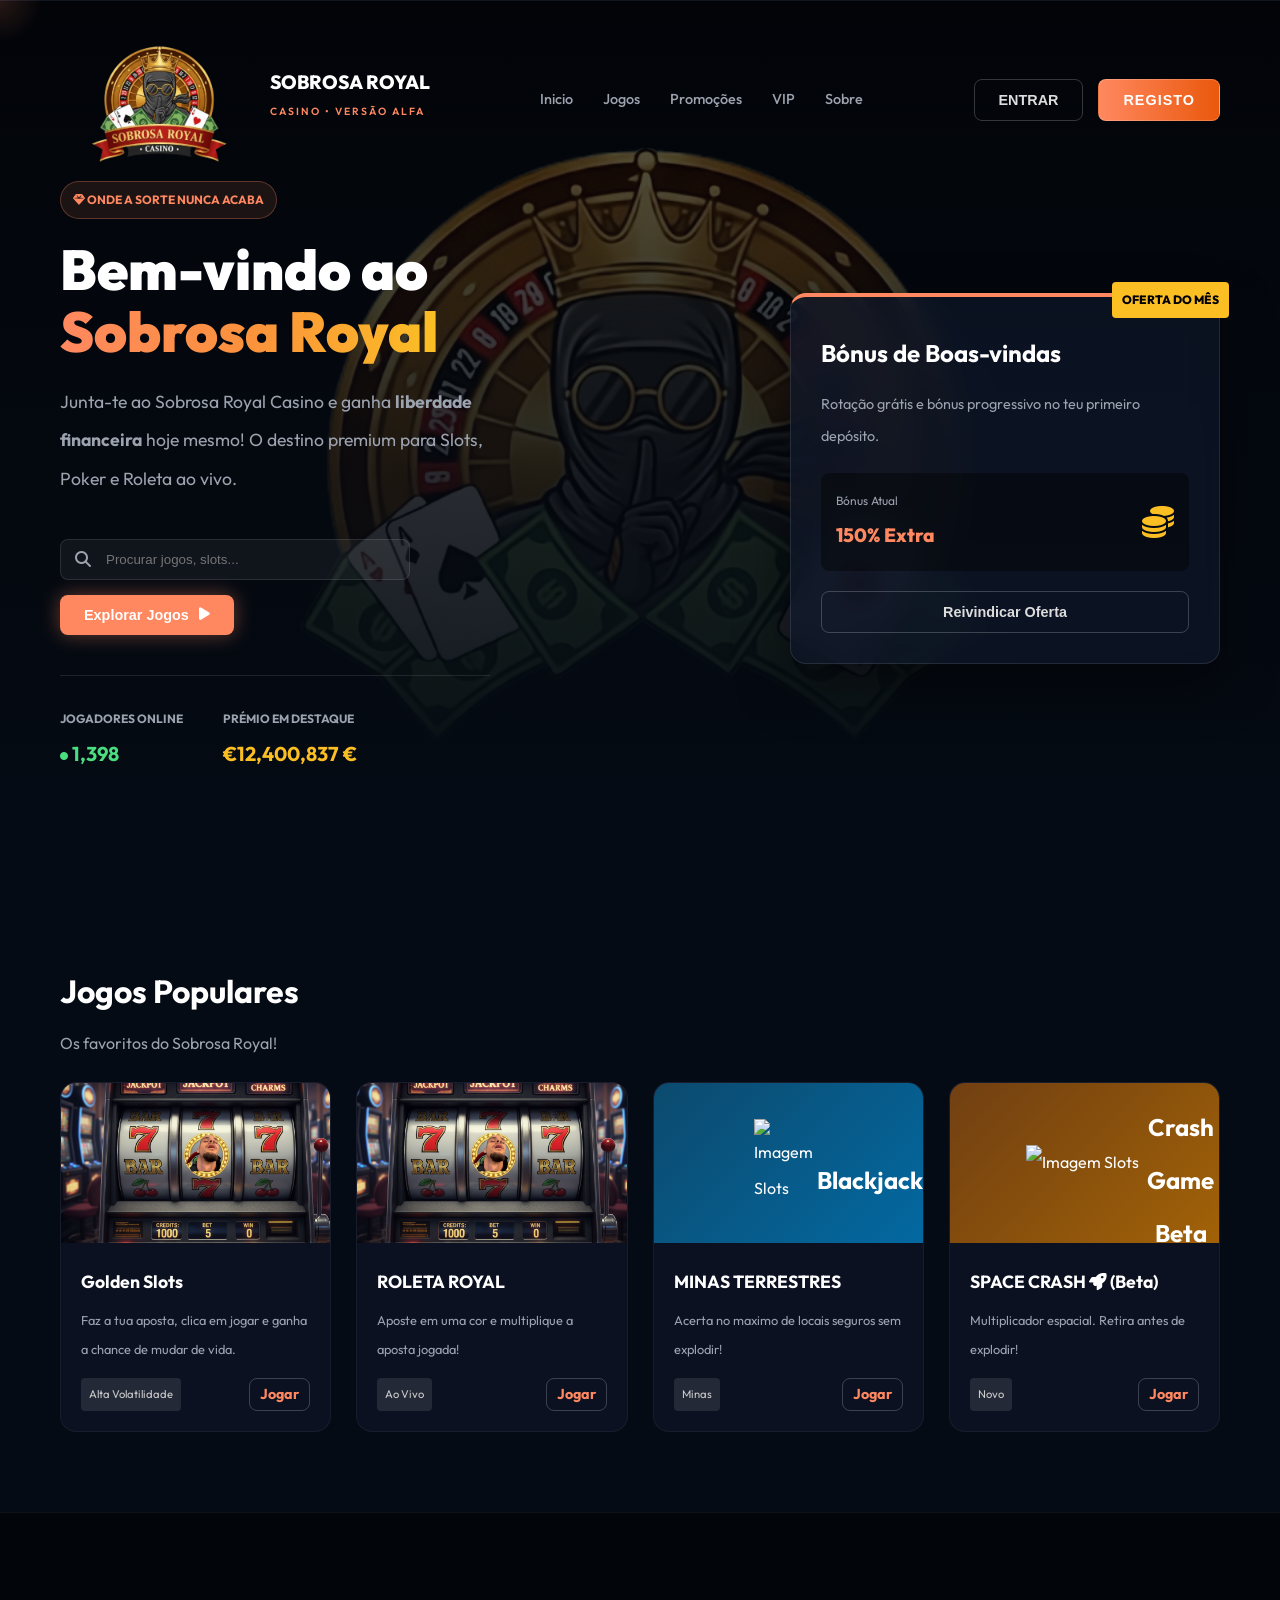
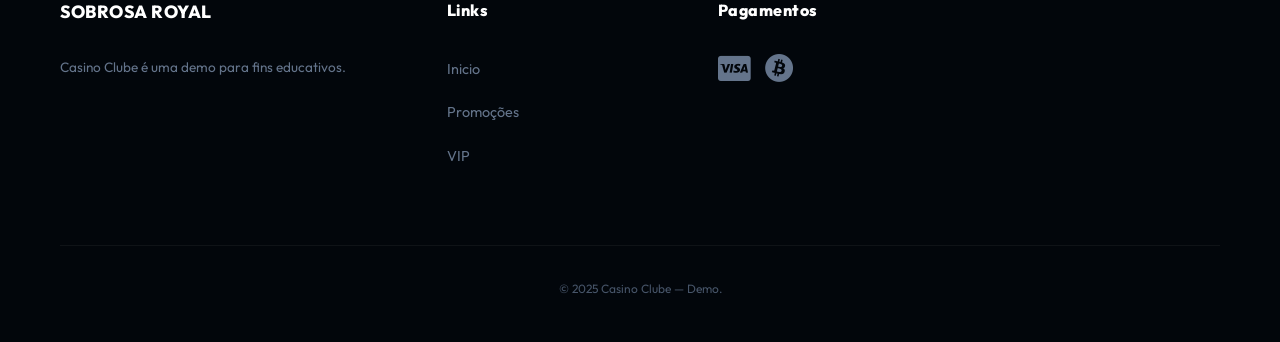
==== commit 6973239f: "Jogo minas e imagem no index ja da para jogar (so meter o resto das merdas da base de dados aqui)" ====
--- a/index.html
+++ b/index.html
@@ -124,7 +124,7 @@
 
                 <div class="game-card">
                     <div class="card-visual bg-cards">
-                        <img src="Imagens-Casino/SlotsPedro.png" alt="Imagem Slots" style="margin-inline-start: 76px; width:295px;">
+                        <img src="Imagens-Casino/LogominaTerrestre.png" alt="Imagem Slots" style="margin-inline-start: 100px; width:295px;">
                         <div style="z-index: 1; text-align: center;">
                             <i class="fa-solid fa-cards" style="font-size: 2.5rem; color: #22d3ee; margin-bottom: 10px;"></i>
                             <h3 style="font-size: 1.5rem; font-weight: 700;">Blackjack</h3>
@@ -134,8 +134,8 @@
                         <h3>MINAS TERRESTRES</h3>
                         <p>Acerta no maximo de locais seguros sem explodir!</p>
                         <div class="card-footer">
-                            <span class="tag">Cartas</span>
-                            <a href="#" class="link-play btn-jogar btn-outline">Jogar</a>
+                            <span class="tag">Minas</span>
+                            <a href="MinasTerrestres.html" class="link-play btn-jogar btn-outline">Jogar</a>
                         </div>
                     </div>
                 </div>
--- a/css/Estilos.css
+++ b/css/Estilos.css
@@ -676,8 +676,8 @@
     position: fixed;
     top: 0;
     left: 0;
-    width: 400px;      /* Tamanho da luz */
-    height: 400px;
+    width: 100px;      /* Tamanho da luz */
+    height: 100px;
     
     /* A luz laranja/dourada */
     background: radial-gradient(
